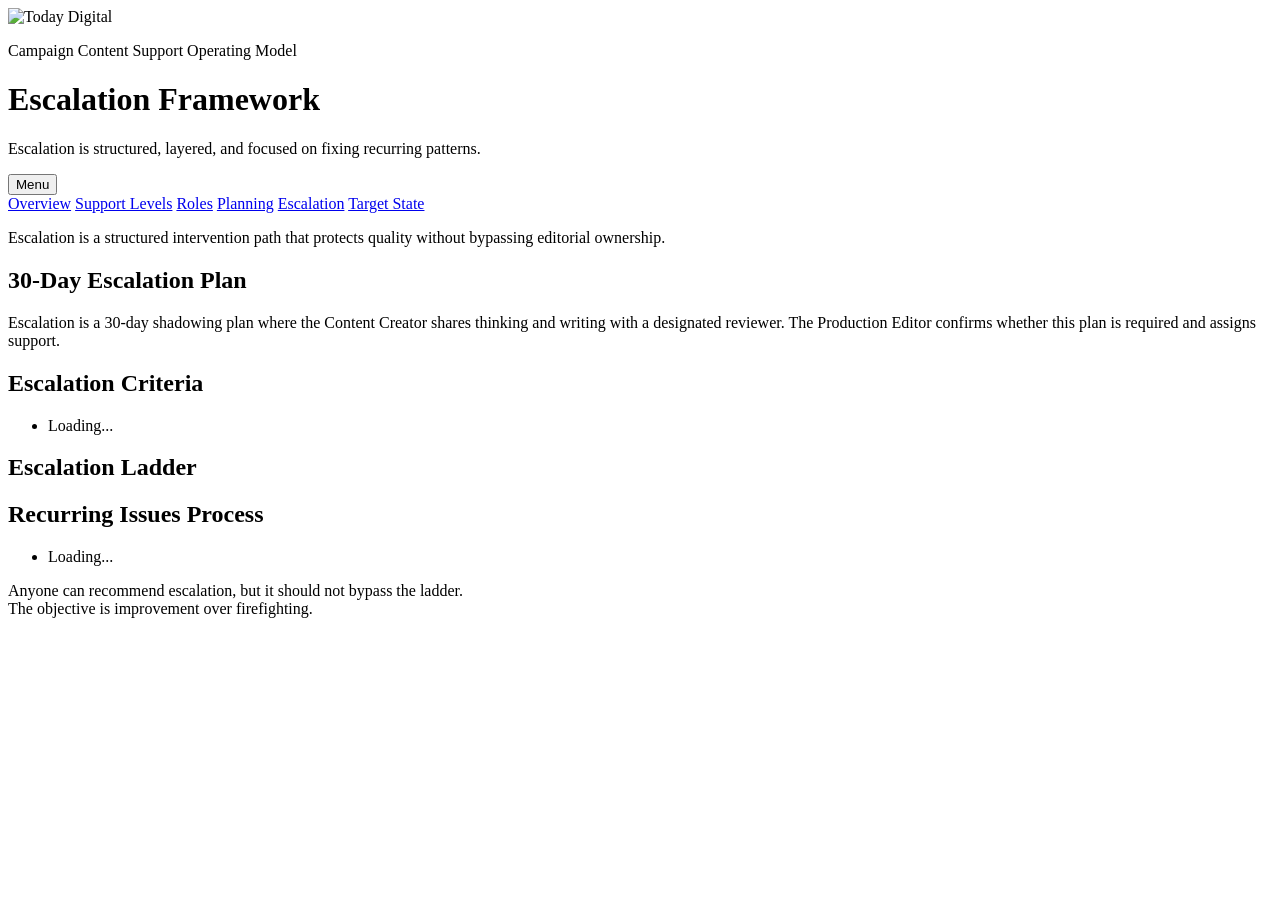
==== escalation.html @ e6ee5bfa "Add files via upload" ====
<!doctype html>
<html lang="en">
<head>
  <meta charset="utf-8" />
  <meta name="viewport" content="width=device-width, initial-scale=1" />
  <title>CCSOM | Escalation</title>
  <link rel="stylesheet" href="styles/base.css" />
  <link rel="stylesheet" href="styles/pages.css" />
</head>
<body>
  <div class="page">
    <header class="hero">
      <div class="brand">
        <img src="assets/TodayDigital_Icon.png" alt="Today Digital" class="logo" />
        <div>
          <p class="eyebrow">Campaign Content Support Operating Model</p>
          <h1>Escalation Framework</h1>
          <p class="subtitle">Escalation is structured, layered, and focused on fixing recurring patterns.</p>
        </div>
      </div>
      <nav class="main-nav sticky-nav" aria-label="Primary navigation">
        <button class="mobile-nav-toggle" aria-expanded="false" aria-controls="navLinks">Menu</button>
        <div id="navLinks" class="nav-links">
          <a href="index.html" class="nav-link">Overview</a>
          <a href="support-levels.html" class="nav-link">Support Levels</a>
          <a href="roles.html" class="nav-link">Roles</a>
          <a href="governance.html" class="nav-link">Planning</a>
          <a href="escalation.html" class="nav-link">Escalation</a>
          <a href="target-state.html" class="nav-link">Target State</a>
        </div>
      </nav>
    </header>

    <main>
      <section class="card full">
        <p class="page-intro">Escalation is a structured intervention path that protects quality without bypassing editorial ownership.</p>
      </section>

      <section class="card full">
        <h2>30-Day Escalation Plan</h2>
        <p>Escalation is a 30-day shadowing plan where the Content Creator shares thinking and writing with a designated reviewer. The Production Editor confirms whether this plan is required and assigns support.</p>
      </section>

      <section class="grid">
        <article class="card">
          <h2>Escalation Criteria</h2>
          <ul id="escalationCriteria" class="list-clean"><li>Loading...</li></ul>
        </article>
        <article class="card">
          <h2>Escalation Ladder</h2>
          <div class="ladder" id="ladderSteps"></div>
          <div class="ladder-detail" id="ladderDetail" aria-live="polite"></div>
        </article>
      </section>

      <section class="card full">
        <h2>Recurring Issues Process</h2>
        <ul id="recurringIssuesList" class="list-clean"><li>Loading...</li></ul>
        <div class="callout">Anyone can recommend escalation, but it should not bypass the ladder.</div>
      </section>
    </main>

    <footer>
      The objective is improvement over firefighting.
    </footer>
  </div>

  <script src="scripts/data.js"></script>
  <script src="scripts/nav.js"></script>
  <script src="scripts/interactions.js"></script>
</body>
</html>
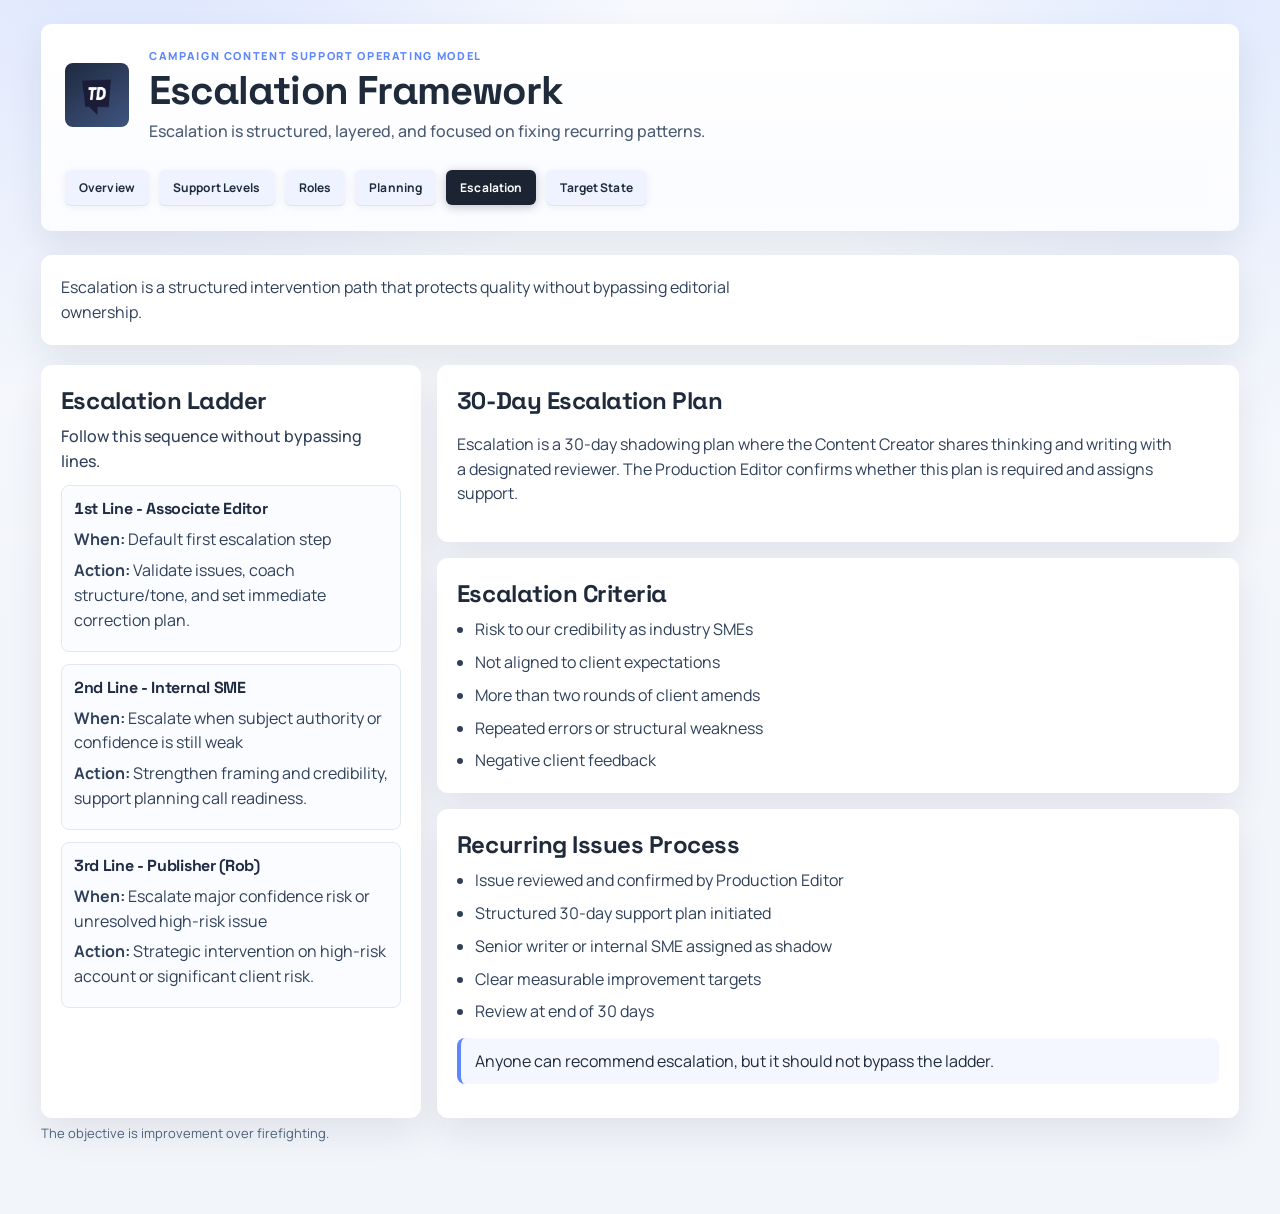
==== commit a885288b: "Apply CCSOM website updates" ====
--- a/escalation.html
+++ b/escalation.html
@@ -36,27 +36,30 @@
         <p class="page-intro">Escalation is a structured intervention path that protects quality without bypassing editorial ownership.</p>
       </section>
 
-      <section class="card full">
-        <h2>30-Day Escalation Plan</h2>
-        <p>Escalation is a 30-day shadowing plan where the Content Creator shares thinking and writing with a designated reviewer. The Production Editor confirms whether this plan is required and assigns support.</p>
-      </section>
+      <section class="escalation-layout">
+        <aside class="card escalation-rail">
+          <h2>Escalation Ladder</h2>
+          <p class="subtitle">Follow this sequence without bypassing lines.</p>
+          <div class="ladder ladder-expanded" id="ladderSteps"></div>
+        </aside>
 
-      <section class="grid">
-        <article class="card">
-          <h2>Escalation Criteria</h2>
-          <ul id="escalationCriteria" class="list-clean"><li>Loading...</li></ul>
-        </article>
-        <article class="card">
-          <h2>Escalation Ladder</h2>
-          <div class="ladder" id="ladderSteps"></div>
-          <div class="ladder-detail" id="ladderDetail" aria-live="polite"></div>
-        </article>
-      </section>
+        <div class="escalation-main">
+          <section class="card">
+            <h2>30-Day Escalation Plan</h2>
+            <p>Escalation is a 30-day shadowing plan where the Content Creator shares thinking and writing with a designated reviewer. The Production Editor confirms whether this plan is required and assigns support.</p>
+          </section>
 
-      <section class="card full">
-        <h2>Recurring Issues Process</h2>
-        <ul id="recurringIssuesList" class="list-clean"><li>Loading...</li></ul>
-        <div class="callout">Anyone can recommend escalation, but it should not bypass the ladder.</div>
+          <section class="card">
+            <h2>Escalation Criteria</h2>
+            <ul id="escalationCriteria" class="list-clean"><li>Loading...</li></ul>
+          </section>
+
+          <section class="card">
+            <h2>Recurring Issues Process</h2>
+            <ul id="recurringIssuesList" class="list-clean"><li>Loading...</li></ul>
+            <div class="callout">Anyone can recommend escalation, but it should not bypass the ladder.</div>
+          </section>
+        </div>
       </section>
     </main>
 
--- a/styles/base.css
+++ b/styles/base.css
@@ -0,0 +1,298 @@
+@import url("https://fonts.googleapis.com/css2?family=Manrope:wght@400;500;600;700;800&family=Space+Grotesk:wght@500;600;700&display=swap");
+
+:root {
+  --primary: #1c2433;
+  --secondary: #5e87ff;
+  --white: #ffffff;
+  --bg: #f2f5fa;
+  --text: #1f2a3b;
+  --muted: #4f607b;
+  --border: #e2e8f2;
+  --shadow: 0 16px 34px rgba(22, 34, 54, 0.08);
+  --status-green: #4cbf88;
+  --status-yellow: #f3c95d;
+  --status-orange: #f0a95a;
+  --status-red: #e47a7a;
+  --status-dark: #7e899d;
+  --measure-max: 72ch;
+  --measure-min-card: 50ch;
+}
+
+* {
+  box-sizing: border-box;
+}
+
+html,
+body {
+  margin: 0;
+  padding: 0;
+}
+
+body {
+  font-family: "Manrope", sans-serif;
+  color: var(--text);
+  background:
+    radial-gradient(circle at 10% -10%, rgba(94, 135, 255, 0.2), transparent 30%),
+    radial-gradient(circle at 95% 0%, rgba(129, 170, 255, 0.18), transparent 26%),
+    linear-gradient(180deg, #f7f9fd 0%, var(--bg) 55%);
+  font-feature-settings: "tnum" 1, "ss01" 1;
+}
+
+.page {
+  width: 100%;
+  max-width: none;
+  margin: 0;
+  padding: 24px clamp(16px, 3.2vw, 44px) 72px;
+}
+
+.hero {
+  background: linear-gradient(180deg, #ffffff 0%, #fbfcff 100%);
+  border-radius: 10px;
+  border: none;
+  padding: 24px;
+  box-shadow: var(--shadow);
+  margin-bottom: 24px;
+}
+
+.brand {
+  display: flex;
+  gap: 20px;
+  align-items: center;
+}
+
+.logo {
+  width: 64px;
+  height: 64px;
+  border-radius: 8px;
+  background: linear-gradient(145deg, #1f2940 0%, #3f557f 100%);
+  padding: 6px;
+}
+
+.eyebrow {
+  margin: 0 0 6px;
+  text-transform: uppercase;
+  letter-spacing: 0.15em;
+  font-size: 11px;
+  color: var(--secondary);
+  font-weight: 800;
+}
+
+h1,
+h2,
+h3,
+h4 {
+  font-family: "Space Grotesk", sans-serif;
+  letter-spacing: -0.02em;
+  margin-top: 0;
+}
+
+h1 {
+  margin: 0 0 8px;
+  font-size: clamp(28px, 4vw, 40px);
+  line-height: 1.08;
+}
+
+.subtitle {
+  margin: 0;
+  color: #4b5b74;
+  font-weight: 500;
+}
+
+.main-nav {
+  margin-top: 18px;
+}
+
+.sticky-nav {
+  position: sticky;
+  top: 0;
+  z-index: 20;
+  background: rgba(251, 252, 255, 0.96);
+  backdrop-filter: blur(4px);
+  padding: 10px 0 2px;
+}
+
+.mobile-nav-toggle {
+  display: none;
+  border: 1px solid var(--border);
+  background: var(--white);
+  color: var(--primary);
+  font-weight: 700;
+  border-radius: 6px;
+  padding: 10px 12px;
+}
+
+.nav-links {
+  display: flex;
+  gap: 10px;
+  flex-wrap: wrap;
+}
+
+.nav-link {
+  text-decoration: none;
+  padding: 9px 14px;
+  border-radius: 6px;
+  border: none;
+  color: var(--text);
+  font-size: 12px;
+  font-weight: 700;
+  letter-spacing: 0.01em;
+  background: #eef3ff;
+  box-shadow: 0 1px 0 rgba(21, 35, 61, 0.08), 0 2px 8px rgba(21, 35, 61, 0.06);
+}
+
+.nav-link.active {
+  background: var(--primary);
+  color: var(--white);
+  box-shadow: 0 2px 10px rgba(27, 40, 64, 0.28);
+}
+
+main {
+  display: grid;
+  gap: 20px;
+}
+
+.grid {
+  display: grid;
+  gap: 20px;
+  grid-template-columns: repeat(auto-fit, minmax(min(100%, 430px), 1fr));
+}
+
+.card {
+  background: var(--white);
+  border-radius: 11px;
+  border: none;
+  box-shadow: var(--shadow);
+  padding: 20px;
+}
+
+.card.full {
+  grid-column: 1 / -1;
+}
+
+.card p,
+.card li {
+  color: #2f405a;
+  line-height: 1.55;
+}
+
+.card p,
+.card ul,
+.card ol {
+  max-width: var(--measure-max);
+}
+
+.card h2 {
+  margin-bottom: 8px;
+}
+
+.page-intro {
+  margin: 0;
+  color: #435571;
+  max-width: var(--measure-max);
+}
+
+.list-clean {
+  margin: 0;
+  padding-left: 18px;
+  display: grid;
+  gap: 8px;
+}
+
+.callout {
+  border-left: 4px solid var(--secondary);
+  background: #f4f7ff;
+  border-radius: 8px;
+  padding: 12px 14px;
+  margin: 14px 0;
+}
+
+.badge {
+  border-radius: 999px;
+  display: inline-flex;
+  align-items: center;
+  padding: 6px 10px;
+  font-size: 11px;
+  font-weight: 700;
+  text-transform: uppercase;
+  letter-spacing: 0.04em;
+}
+
+.badge.level-1 {
+  background: rgba(228, 122, 122, 0.24);
+  color: #8f2c2c;
+}
+
+.badge.level-2 {
+  background: rgba(243, 201, 93, 0.28);
+  color: #7a5b12;
+}
+
+.badge.level-3 {
+  background: rgba(76, 191, 136, 0.2);
+  color: #22654b;
+}
+
+.sr-only {
+  position: absolute;
+  width: 1px;
+  height: 1px;
+  padding: 0;
+  margin: -1px;
+  overflow: hidden;
+  clip: rect(0, 0, 0, 0);
+  white-space: nowrap;
+  border: 0;
+}
+
+button,
+[role="button"],
+a {
+  transition: 120ms ease;
+}
+
+button:focus-visible,
+a:focus-visible,
+[tabindex]:focus-visible {
+  outline: 3px solid rgba(94, 135, 255, 0.5);
+  outline-offset: 2px;
+}
+
+footer {
+  color: var(--muted);
+  font-size: 13px;
+  margin-top: 6px;
+}
+
+@media (max-width: 768px) {
+  .page {
+    padding: 16px 12px 40px;
+  }
+
+  .hero {
+    padding: 16px;
+  }
+
+  .card p,
+  .card ul,
+  .card ol,
+  .page-intro {
+    max-width: 100%;
+  }
+
+  .brand {
+    align-items: flex-start;
+  }
+
+  .mobile-nav-toggle {
+    display: inline-flex;
+    margin-bottom: 10px;
+  }
+
+  .nav-links {
+    display: none;
+  }
+
+  .nav-links.open {
+    display: grid;
+  }
+}
--- a/styles/pages.css
+++ b/styles/pages.css
@@ -0,0 +1,469 @@
+.quick-links {
+  display: grid;
+  grid-template-columns: repeat(auto-fit, minmax(220px, 1fr));
+  gap: 12px;
+}
+
+.quick-link {
+  border: 1px solid var(--border);
+  border-radius: 8px;
+  padding: 14px;
+  text-decoration: none;
+  color: inherit;
+  background: #fcfdff;
+}
+
+.quick-link:hover {
+  transform: translateY(-1px);
+  box-shadow: 0 8px 18px rgba(23, 39, 62, 0.08);
+}
+
+.overview-grid {
+  display: grid;
+  grid-template-columns: repeat(2, minmax(0, 1fr));
+  gap: 16px;
+}
+
+.principle-grid {
+  display: grid;
+  grid-template-columns: repeat(auto-fit, minmax(280px, 1fr));
+  gap: 10px;
+}
+
+.principle-item {
+  border: 1px solid var(--border);
+  border-radius: 8px;
+  padding: 10px 12px;
+  background: #fcfdff;
+  color: #30425e;
+  line-height: 1.45;
+}
+
+.level-card {
+  border: 1px solid var(--border);
+  border-radius: 8px;
+  padding: 16px;
+  display: grid;
+  gap: 6px;
+}
+
+.level-header {
+  display: flex;
+  align-items: center;
+  justify-content: space-between;
+  gap: 12px;
+}
+
+.level-card h3 {
+  margin-bottom: 2px;
+}
+
+.level-card h4 {
+  margin: 8px 0 4px;
+}
+
+.role-lines {
+  margin: 0;
+  padding: 0;
+  list-style: none;
+  display: grid;
+  gap: 6px;
+}
+
+.role-lines li {
+  display: grid;
+  grid-template-columns: minmax(120px, 150px) 1fr;
+  gap: 10px;
+  align-items: baseline;
+}
+
+.role-name {
+  font-weight: 800;
+  color: #22344f;
+}
+
+.role-assignee {
+  color: #40536f;
+}
+
+.table-wrap {
+  overflow-x: auto;
+}
+
+.table {
+  width: 100%;
+  border-collapse: collapse;
+  font-size: 14px;
+}
+
+.table th,
+.table td {
+  border-bottom: 1px solid var(--border);
+  text-align: left;
+  padding: 10px 8px;
+  vertical-align: top;
+}
+
+.table th {
+  font-size: 11px;
+  color: #596b86;
+  text-transform: uppercase;
+  letter-spacing: 0.05em;
+}
+
+.accordion {
+  border: 1px solid var(--border);
+  border-radius: 8px;
+  overflow: hidden;
+  margin-bottom: 10px;
+}
+
+.accordion button {
+  width: 100%;
+  text-align: left;
+  padding: 13px 14px;
+  border: 0;
+  background: #f8fbff;
+  color: #1e2b42;
+  font-weight: 700;
+  cursor: pointer;
+}
+
+.accordion .panel {
+  padding: 0 14px 14px;
+}
+
+.accordion .panel[hidden] {
+  display: none;
+}
+
+.accordion.open .panel {
+  display: block;
+}
+
+.kpi-grid {
+  display: grid;
+  grid-template-columns: repeat(auto-fit, minmax(190px, 1fr));
+  gap: 10px;
+}
+
+.kpi {
+  border: 1px solid var(--border);
+  border-radius: 8px;
+  padding: 12px;
+  background: linear-gradient(180deg, #fff 0%, #f9fbff 100%);
+}
+
+.kpi .value {
+  font-size: 28px;
+  font-weight: 800;
+  line-height: 1;
+}
+
+.kpi .label {
+  font-size: 12px;
+  color: #52627d;
+  text-transform: uppercase;
+  letter-spacing: 0.05em;
+}
+
+.ladder {
+  display: grid;
+  gap: 10px;
+}
+
+.ladder-step {
+  border: 1px solid var(--border);
+  border-radius: 8px;
+  padding: 12px;
+  background: #fcfdff;
+  cursor: pointer;
+  text-align: left;
+}
+
+.ladder-step.active {
+  border-color: var(--secondary);
+  box-shadow: 0 0 0 2px rgba(94, 135, 255, 0.15);
+}
+
+.ladder-detail {
+  border: 1px solid var(--border);
+  border-radius: 8px;
+  padding: 14px;
+  background: #fff;
+}
+
+.escalation-layout {
+  display: grid;
+  grid-template-columns: minmax(320px, 380px) minmax(0, 1fr);
+  gap: 16px;
+  align-items: stretch;
+}
+
+.escalation-rail {
+  height: 100%;
+}
+
+.escalation-main {
+  display: grid;
+  gap: 16px;
+}
+
+.ladder-expanded {
+  gap: 12px;
+  margin-top: 12px;
+}
+
+.ladder-line {
+  border: 1px solid var(--border);
+  border-radius: 8px;
+  padding: 12px;
+  background: #fbfcff;
+}
+
+.ladder-line h3 {
+  margin: 0 0 8px;
+  font-size: 16px;
+  color: #1e2b42;
+}
+
+.ladder-line p {
+  margin: 6px 0;
+}
+
+.compare-shell {
+  border: 1px solid var(--border);
+  border-radius: 10px;
+  overflow: hidden;
+}
+
+.compare-head {
+  display: flex;
+  justify-content: space-between;
+  align-items: center;
+  gap: 8px;
+  border-bottom: 1px solid var(--border);
+  padding: 10px 12px;
+  background: #f8fbff;
+}
+
+.toggle-group {
+  display: flex;
+  gap: 12px;
+  align-items: center;
+  font-size: 13px;
+}
+
+.toggle-group label {
+  display: inline-flex;
+  align-items: center;
+  gap: 6px;
+}
+
+.slider-toggle {
+  display: inline-flex;
+  align-items: center;
+  gap: 8px;
+  user-select: none;
+}
+
+.slider-toggle input {
+  position: absolute;
+  opacity: 0;
+  width: 1px;
+  height: 1px;
+  overflow: hidden;
+}
+
+.slider-label {
+  font-size: 12px;
+  font-weight: 700;
+  color: #41536f;
+  text-transform: uppercase;
+  letter-spacing: 0.03em;
+}
+
+.slider-track {
+  width: 52px;
+  height: 28px;
+  border-radius: 999px;
+  background: #e3eaf6;
+  border: 1px solid #cfdbef;
+  position: relative;
+  transition: background 150ms ease;
+}
+
+.slider-track::after {
+  content: "";
+  position: absolute;
+  width: 22px;
+  height: 22px;
+  border-radius: 50%;
+  background: #ffffff;
+  top: 2px;
+  left: 2px;
+  box-shadow: 0 2px 6px rgba(31, 42, 59, 0.2);
+  transition: transform 150ms ease;
+}
+
+.slider-toggle input:checked + .slider-track {
+  background: #cadbff;
+  border-color: #a4c0ff;
+}
+
+.slider-toggle input:checked + .slider-track::after {
+  transform: translateX(24px);
+}
+
+.compare-panels {
+  display: grid;
+  grid-template-columns: 1fr;
+}
+
+.compare-panel {
+  padding: 14px;
+}
+
+.compare-panel + .compare-panel {
+  border-left: 1px solid var(--border);
+}
+
+.compare-panel[data-panel="without"] {
+  background: rgba(240, 169, 90, 0.14);
+}
+
+.compare-panel[data-panel="with"] {
+  background: rgba(76, 191, 136, 0.14);
+}
+
+.compare-panel.muted {
+  opacity: 0.4;
+}
+
+.compare-panel.hidden {
+  display: none;
+}
+
+.target-grid {
+  display: grid;
+  grid-template-columns: 1.1fr 0.9fr;
+  gap: 16px;
+}
+
+.flow-svg {
+  width: 100%;
+  height: auto;
+  border: 1px solid var(--border);
+  border-radius: 8px;
+  background: #fff;
+}
+
+.flowchart-shell {
+  border: 1px solid var(--border);
+  border-radius: 10px;
+  padding: 14px;
+  background: linear-gradient(180deg, #ffffff 0%, #f9fbff 100%);
+  box-shadow: inset 0 1px 0 rgba(255, 255, 255, 0.9);
+}
+
+.support-flow-svg {
+  width: 100%;
+  max-width: 880px;
+  height: auto;
+  display: block;
+  margin: 0 auto;
+}
+
+.flow-connectors path {
+  fill: none;
+  stroke: #9caac0;
+  stroke-width: 2.2;
+  stroke-linecap: round;
+  stroke-linejoin: round;
+}
+
+.flow-connectors path:nth-child(2),
+.flow-connectors path:nth-child(4),
+.flow-connectors path:nth-child(9) {
+  stroke: #d992c2;
+}
+
+.flow-connectors path:nth-child(8) {
+  stroke: #7fbf6b;
+}
+
+.flow-connectors path:nth-child(10) {
+  stroke: #6caed9;
+}
+
+.flow-nodes rect {
+  fill: #1c2433;
+  stroke: rgba(255, 255, 255, 0.16);
+  stroke-width: 1.5;
+  filter: drop-shadow(0 6px 12px rgba(22, 34, 54, 0.18));
+}
+
+.flow-node-title {
+  font-family: "Manrope", sans-serif;
+  font-size: 14px;
+  font-weight: 700;
+  fill: #ffffff;
+}
+
+.flow-node-subtitle {
+  font-family: "Manrope", sans-serif;
+  font-size: 12px;
+  font-weight: 600;
+  fill: rgba(255, 255, 255, 0.75);
+}
+
+.flow-level rect {
+  filter: drop-shadow(0 8px 14px rgba(23, 38, 62, 0.18));
+}
+
+.flow-level.level-1 rect {
+  fill: #e95db8;
+}
+
+.flow-level.level-2 rect {
+  fill: #40a7e2;
+}
+
+.flow-level.level-3 rect {
+  fill: #78ce54;
+}
+
+.flow-level text {
+  font-family: "Space Grotesk", sans-serif;
+  font-size: 22px;
+  font-weight: 700;
+  fill: #ffffff;
+  dominant-baseline: middle;
+}
+
+.flow-labels text {
+  font-family: "Manrope", sans-serif;
+  font-size: 12px;
+  font-weight: 700;
+  fill: #536684;
+  letter-spacing: 0.03em;
+}
+
+@media (max-width: 768px) {
+  .target-grid {
+    grid-template-columns: 1fr;
+  }
+
+  .escalation-layout {
+    grid-template-columns: 1fr;
+  }
+
+  .overview-grid {
+    grid-template-columns: 1fr;
+  }
+
+  .compare-panel + .compare-panel {
+    border-left: 0;
+    border-top: 1px solid var(--border);
+  }
+}
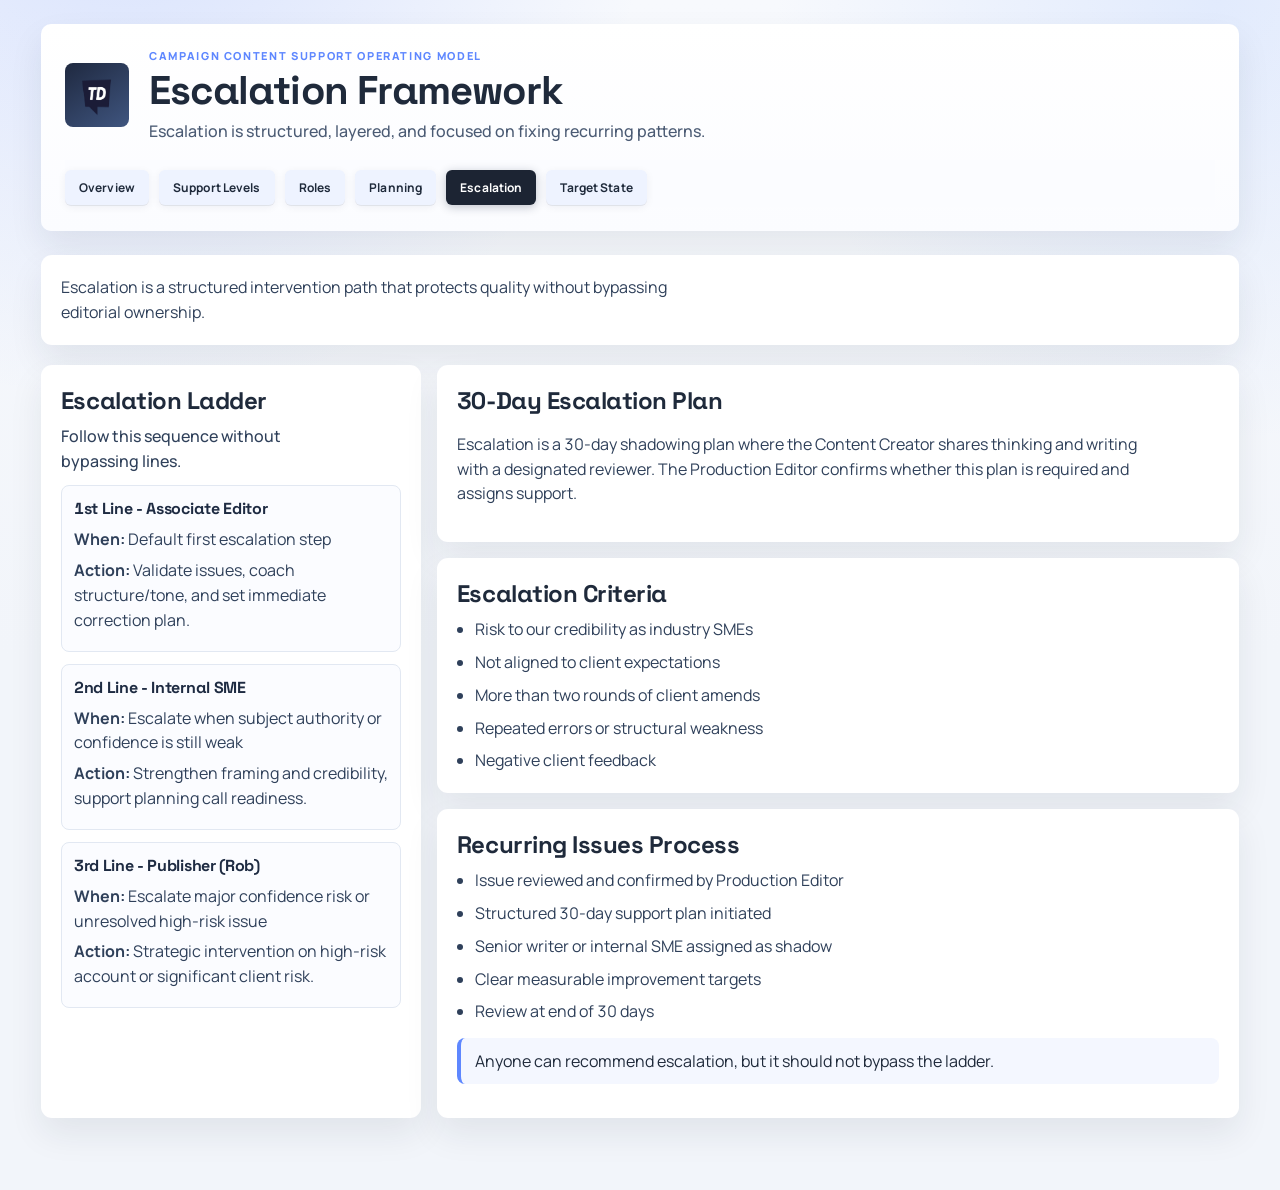
==== commit 2048c564: "Fix role cards layout issues" ====
--- a/escalation.html
+++ b/escalation.html
@@ -62,10 +62,6 @@
         </div>
       </section>
     </main>
-
-    <footer>
-      The objective is improvement over firefighting.
-    </footer>
   </div>
 
   <script src="scripts/data.js"></script>
--- a/styles/base.css
+++ b/styles/base.css
@@ -40,8 +40,8 @@
 
 .page {
   width: 100%;
-  max-width: none;
-  margin: 0;
+  max-width: 1320px;
+  margin: 0 auto;
   padding: 24px clamp(16px, 3.2vw, 44px) 72px;
 }
 
@@ -84,6 +84,12 @@
   font-family: "Space Grotesk", sans-serif;
   letter-spacing: -0.02em;
   margin-top: 0;
+}
+
+h1,
+h2,
+h3 {
+  text-wrap: balance;
 }
 
 h1 {
@@ -175,10 +181,12 @@
   line-height: 1.55;
 }
 
-.card p,
-.card ul,
-.card ol {
-  max-width: var(--measure-max);
+.card p {
+  max-width: 68ch;
+  text-wrap: pretty;
+  hyphens: none;
+  word-break: normal;
+  overflow-wrap: normal;
 }
 
 .card h2 {
@@ -188,7 +196,9 @@
 .page-intro {
   margin: 0;
   color: #435571;
-  max-width: var(--measure-max);
+  max-width: 68ch;
+  text-wrap: pretty;
+  hyphens: none;
 }
 
 .list-clean {
--- a/styles/pages.css
+++ b/styles/pages.css
@@ -20,14 +20,14 @@
 
 .overview-grid {
   display: grid;
-  grid-template-columns: repeat(2, minmax(0, 1fr));
+  grid-template-columns: repeat(auto-fit, minmax(52ch, 1fr));
   gap: 16px;
 }
 
 .principle-grid {
   display: grid;
-  grid-template-columns: repeat(auto-fit, minmax(280px, 1fr));
-  gap: 10px;
+  grid-template-columns: repeat(auto-fit, minmax(30ch, 1fr));
+  gap: 12px;
 }
 
 .principle-item {
@@ -39,12 +39,21 @@
   line-height: 1.45;
 }
 
+.principle-item:last-child:nth-child(odd) {
+  grid-column: 1 / -1;
+  max-width: 46ch;
+}
+
+.card-compact {
+  max-width: 72ch;
+}
+
 .level-card {
   border: 1px solid var(--border);
   border-radius: 8px;
   padding: 16px;
   display: grid;
-  gap: 6px;
+  gap: 2px;
 }
 
 .level-header {
@@ -59,7 +68,11 @@
 }
 
 .level-card h4 {
-  margin: 8px 0 4px;
+  margin: 4px 0 0;
+}
+
+.level-card p {
+  margin: 0;
 }
 
 .role-lines {
@@ -67,7 +80,7 @@
   padding: 0;
   list-style: none;
   display: grid;
-  gap: 6px;
+  gap: 4px;
 }
 
 .role-lines li {
@@ -77,9 +90,11 @@
   align-items: baseline;
 }
 
+
 .role-name {
   font-weight: 800;
   color: #22344f;
+  text-align: right;
 }
 
 .role-assignee {
@@ -109,6 +124,49 @@
   color: #596b86;
   text-transform: uppercase;
   letter-spacing: 0.05em;
+}
+
+.matrix-table thead th {
+  background: #f7faff;
+}
+
+.matrix-table .matrix-superhead th {
+  font-size: 10px;
+  color: #5a6f8d;
+  letter-spacing: 0.08em;
+}
+
+.matrix-rowhead {
+  width: 180px;
+  font-size: 12px;
+  text-transform: uppercase;
+  letter-spacing: 0.05em;
+  color: #2a3e5f;
+  background: #fbfcff;
+}
+
+.name-list {
+  display: flex;
+  flex-wrap: wrap;
+  gap: 6px;
+}
+
+.name-pill {
+  display: inline-flex;
+  align-items: center;
+  border: 1px solid #d9e3f2;
+  background: #f6f9ff;
+  color: #2f4362;
+  border-radius: 999px;
+  padding: 4px 10px;
+  font-size: 12px;
+  font-weight: 600;
+  line-height: 1.2;
+}
+
+.matrix-empty {
+  color: #7c8ba2;
+  font-style: italic;
 }
 
 .accordion {
@@ -450,6 +508,11 @@
 }
 
 @media (max-width: 768px) {
+  .principle-grid {
+    grid-template-columns: 1fr;
+    max-width: 100%;
+  }
+
   .target-grid {
     grid-template-columns: 1fr;
   }
